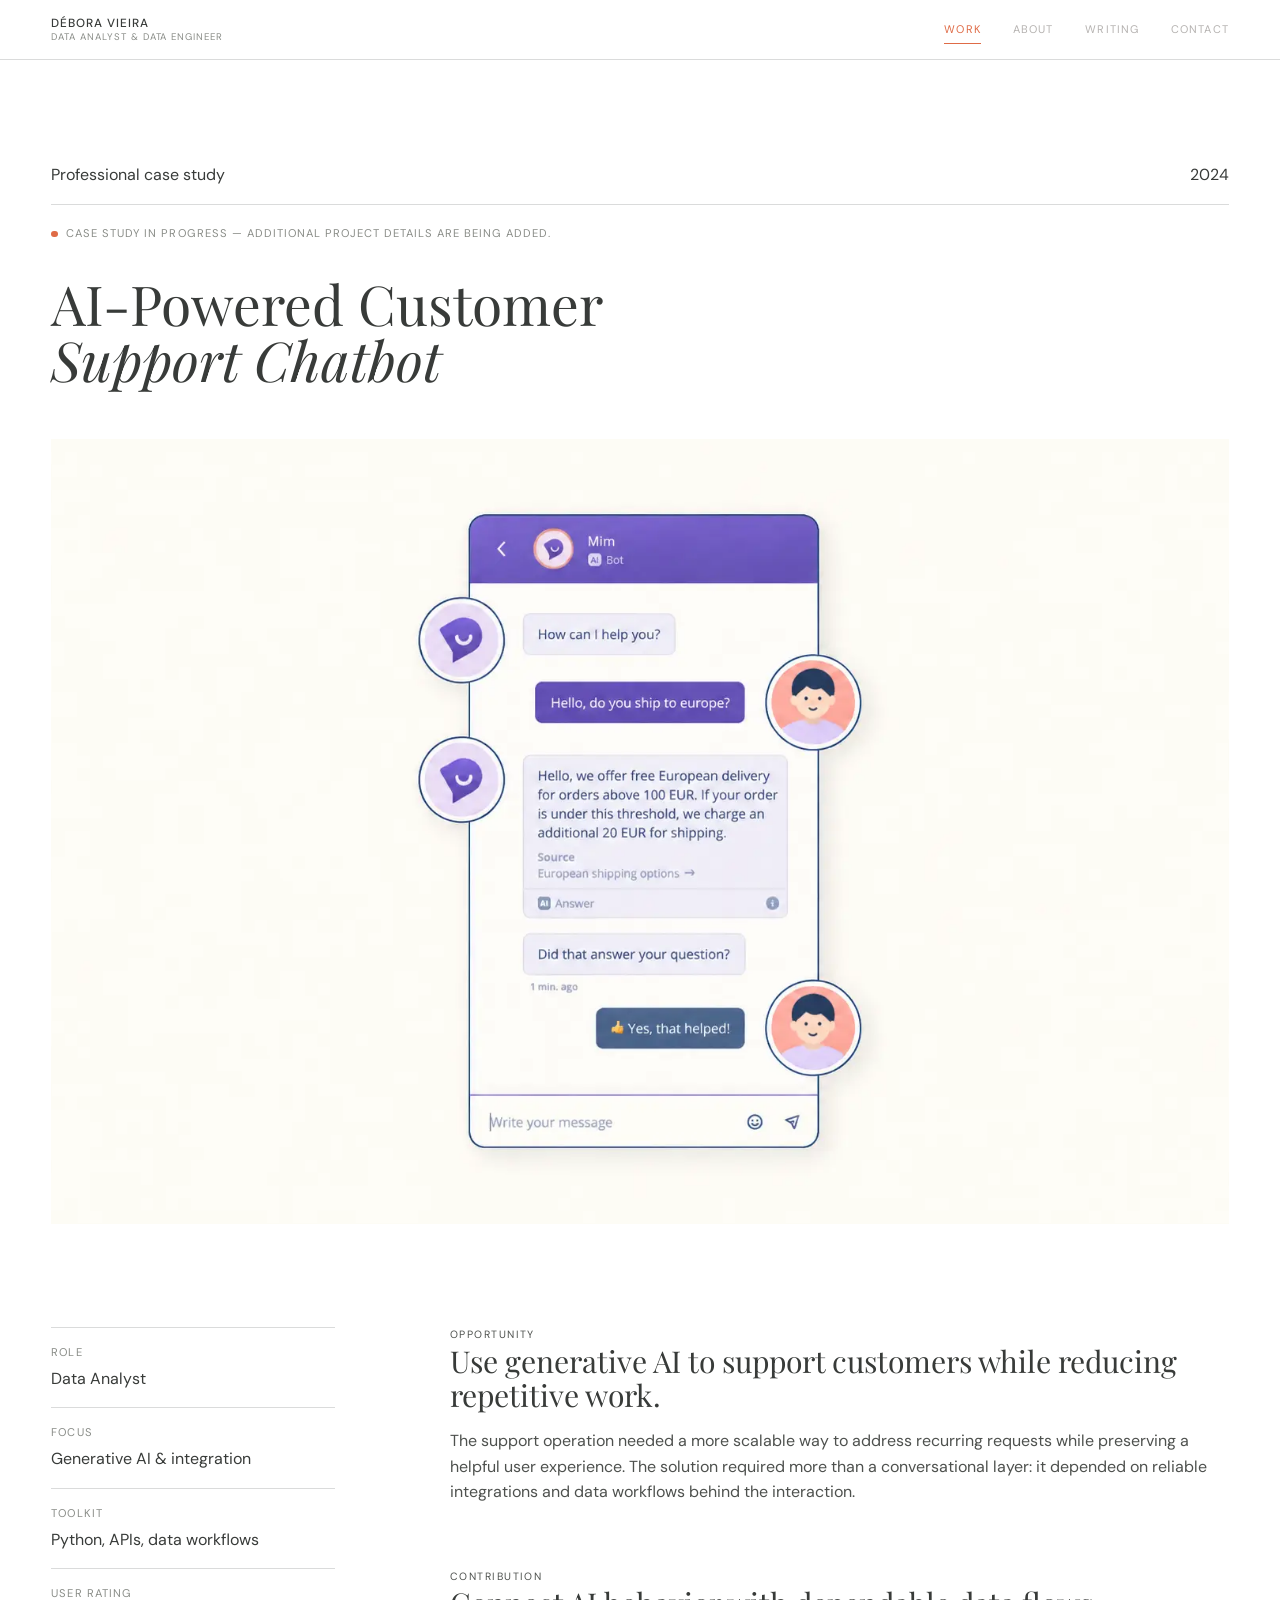
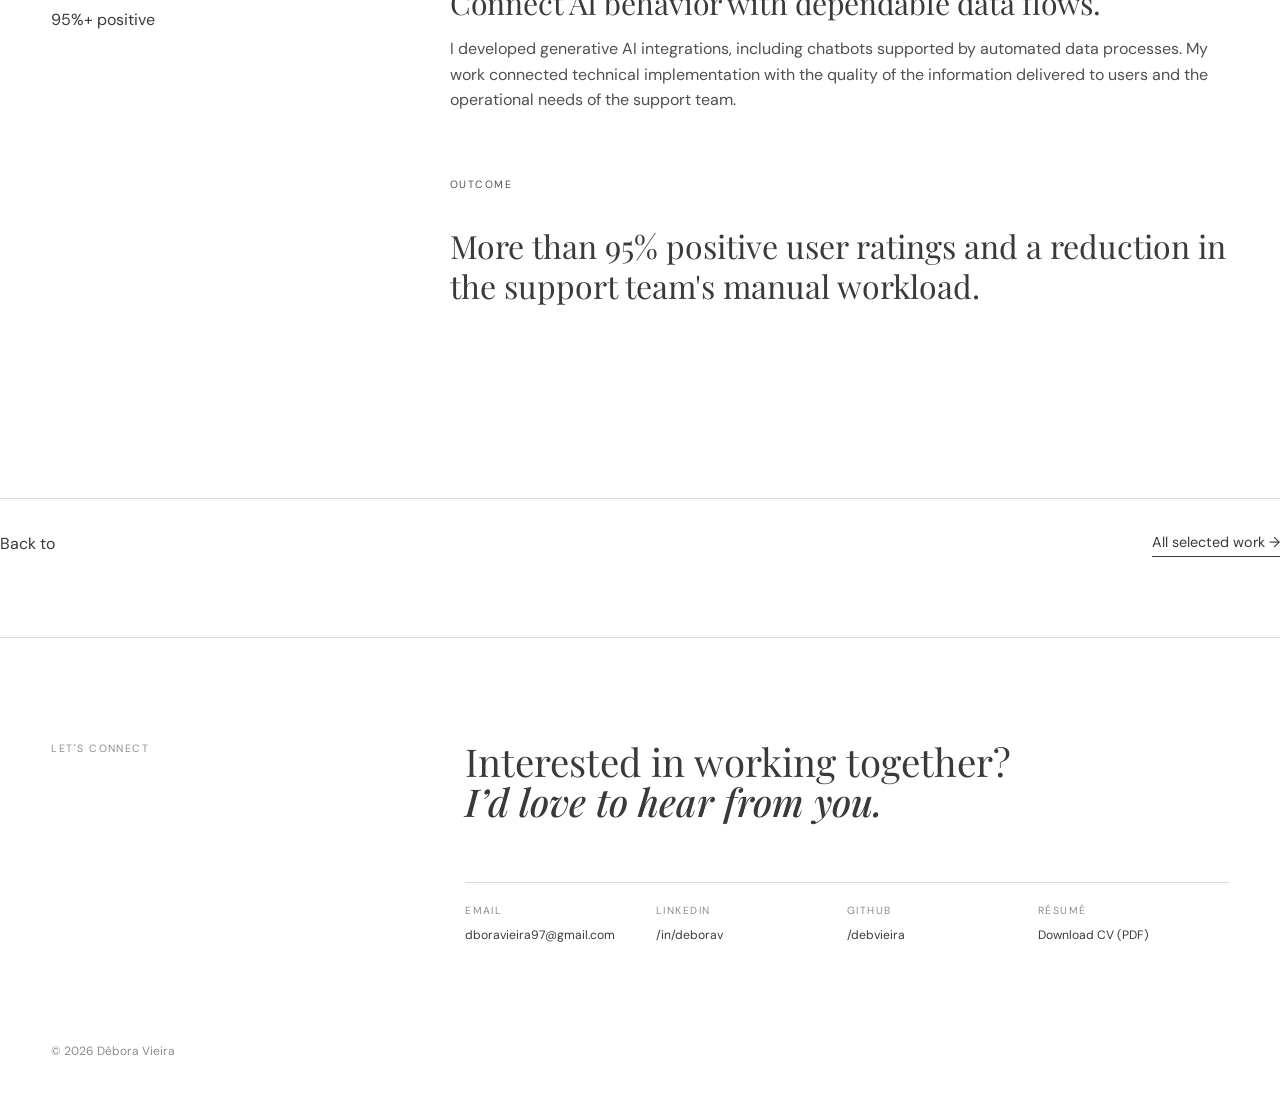
==== projects/ai-chatbot.html @ 0a9e24f0 "Add files via upload" ====
<!doctype html>
<html lang="en">
<head>
<meta charset="utf-8">
<meta name="viewport" content="width=device-width, initial-scale=1">
<title>AI-Powered Customer Support Chatbot — Débora Vieira</title>
<link rel="preconnect" href="https://fonts.googleapis.com">
<link rel="preconnect" href="https://fonts.gstatic.com" crossorigin>
<link href="https://fonts.googleapis.com/css2?family=DM+Sans:wght@400;500;600&family=Playfair+Display:ital,wght@0,400;0,500;1,400;1,500&display=swap" rel="stylesheet">
<link rel="stylesheet" href="../assets/styles.css">
<link rel="stylesheet" href="../assets/refinements.css">
<link rel="stylesheet" href="../assets/type-scale.css">
<script src="../assets/script.js" defer>
</script>
</head>
<body>
<header class="site-header">
<a class="brand" href="../index.html">
<strong>Débora Vieira</strong>
<span>Data Analyst &amp; Data Engineer</span>
</a>
<button class="menu-toggle" aria-expanded="false" aria-controls="site-nav">Menu</button>
<nav id="site-nav">
<a class="active" href="../index.html#work">Work</a>
<a href="../about.html">About</a>
<a href="../index.html#writing">Writing</a>
<a href="../index.html#contact">Contact</a>
</nav>
</header>
<main>
<section class="case-hero wrap reveal">
<div class="case-topline">
<span>Professional case study</span>
<span>2024</span>
</div>
<p class="case-status">Case study in progress — additional project details are being added.</p>
<h1>AI-Powered Customer<br>
<em>Support Chatbot</em>
</h1>
<img class="case-image" src="../assets/images/ai-chatbot-final.webp" alt="AI-powered customer support chatbot conversation interface">
</section>
<div class="case-layout wrap">
<aside class="case-facts">
<dl>
<div>
<dt>Role</dt>
<dd>Data Analyst</dd>
</div>
<div>
<dt>Focus</dt>
<dd>Generative AI & integration</dd>
</div>
<div>
<dt>Toolkit</dt>
<dd>Python, APIs, data workflows</dd>
</div>
<div>
<dt>User rating</dt>
<dd>95%+ positive</dd>
</div>
</dl>
</aside>
<article class="case-content">
<section>
<p class="eyebrow">Opportunity</p>
<h2>Use generative AI to support customers while reducing repetitive work.</h2>
<p>The support operation needed a more scalable way to address recurring requests while preserving a helpful user experience. The solution required more than a conversational layer: it depended on reliable integrations and data workflows behind the interaction.</p>
</section>
<section>
<p class="eyebrow">Contribution</p>
<h2>Connect AI behavior with dependable data flows.</h2>
<p>I developed generative AI integrations, including chatbots supported by automated data processes. My work connected technical implementation with the quality of the information delivered to users and the operational needs of the support team.</p>
</section>
<section>
<p class="eyebrow">Outcome</p>
<p class="result">More than 95% positive user ratings and a reduction in the support team's manual workload.</p>
</section>
</article>
</div>
<div class="next-project wrap">
<span>Back to</span>
<a class="text-link" href="../index.html#work">All selected work →</a>
</div>
</main>
<footer class="site-footer">
<div class="wrap footer-grid">
<p class="eyebrow">Let's connect</p>
<h2>Interested in working together?<br>
<em>I’d love to hear from you.</em>
</h2>
<div class="footer-links">
<a href="mailto:dboravieira97@gmail.com">
<small>Email</small>
<span>dboravieira97@gmail.com</span>
</a>
<a href="https://www.linkedin.com/in/deborav/" target="_blank" rel="noopener">
<small>LinkedIn</small>
<span>/in/deborav</span>
</a>
<a href="https://github.com/debvieira" target="_blank" rel="noopener">
<small>GitHub</small>
<span>/debvieira</span>
</a>
<a href="../Debora_Vieira_Resume.pdf" target="_blank" rel="noopener">
<small>Résumé</small>
<span>Download CV (PDF)</span>
</a>
</div>
<p class="copyright">© <span data-year>
</span> Débora Vieira</p>
</div>
</footer>
</body>
</html>
---- assets/styles.css ----
:root{--paper:#f4f0e8;--ink:#1d211f;--muted:#777972;--accent:#df6b46;--blue:#174f8c;--line:rgba(29,33,31,.18);--pad:clamp(1.25rem,4vw,4.5rem)}*{box-sizing:border-box}html{scroll-behavior:smooth}body{margin:0;background:var(--paper);color:var(--ink);font-family:"DM Sans",sans-serif;font-size:16px;line-height:1.6}a{color:inherit;text-decoration:none}img{display:block;width:100%}.wrap{width:min(1440px,100%);margin:auto;padding-inline:var(--pad)}.site-header{position:sticky;top:0;z-index:20;display:grid;grid-template-columns:1fr auto 1fr;align-items:center;padding:1rem var(--pad);background:rgba(244,240,232,.92);backdrop-filter:blur(12px);border-bottom:1px solid var(--line)}.brand{display:flex;flex-direction:column;width:max-content;line-height:1.2}.brand strong{font-family:"Playfair Display",serif;font-size:1.05rem}.brand span{color:var(--muted);font-size:.72rem;letter-spacing:.08em;text-transform:uppercase}.site-header nav{grid-column:2;display:flex;gap:2rem;font-size:.78rem;text-transform:uppercase;letter-spacing:.1em}.site-header nav a{position:relative}.site-header nav a:after{content:"";position:absolute;left:0;right:100%;bottom:-.35rem;height:1px;background:var(--accent);transition:right .25s}.site-header nav a:hover:after,.site-header nav a.active:after{right:0}.menu-toggle{display:none;background:none;border:0;font:inherit}.hero{padding-top:clamp(5rem,10vw,10rem);padding-bottom:clamp(5rem,10vw,9rem)}.eyebrow{font-size:.72rem;letter-spacing:.14em;text-transform:uppercase;color:var(--muted);margin:0}.hero-grid{display:grid;grid-template-columns:minmax(0,2.2fr) minmax(15rem,.8fr);gap:clamp(3rem,8vw,9rem);align-items:end;margin-top:2rem}.hero h1,.about-intro h1{font-family:"Playfair Display",serif;font-size:clamp(3.1rem,7.2vw,7.7rem);font-weight:500;line-height:.98;letter-spacing:-.045em;margin:0}.hero h1 em,.about-intro h1 em,.site-footer h2 em{font-weight:500}.hero-aside{padding-bottom:.5rem}.hero-aside p{color:#4e514e;margin:0 0 2rem}.text-link{display:inline-block;border-bottom:1px solid currentColor;padding-bottom:.15rem;font-size:.9rem}.text-link:hover{color:var(--accent)}.work{padding-bottom:clamp(6rem,12vw,12rem)}.section-heading{display:flex;justify-content:space-between;align-items:end;padding-bottom:1.5rem;border-bottom:1px solid var(--line)}.note{max-width:37rem;color:var(--muted);font-size:.85rem;margin:0}.project-grid{display:grid;grid-template-columns:1fr 1fr;gap:clamp(3rem,7vw,8rem) clamp(1.5rem,3vw,3rem);padding-top:clamp(2rem,5vw,5rem)}.project-card:nth-child(even){margin-top:clamp(4rem,10vw,10rem)}.image-wrap{overflow:hidden;background:#ddd;aspect-ratio:3/2}.image-wrap img{height:100%;object-fit:cover;transition:transform .7s cubic-bezier(.2,.7,.2,1)}.project-card:hover img{transform:scale(1.035)}.project-meta{display:flex;justify-content:space-between;gap:1rem;margin-top:1rem;color:var(--muted);font-size:.72rem;letter-spacing:.06em;text-transform:uppercase}.project-card h2{font-family:"Playfair Display",serif;font-size:clamp(1.7rem,3vw,3rem);font-weight:500;line-height:1.1;margin:.5rem 0}.writing{display:grid;grid-template-columns:1fr 2fr;gap:3rem;padding-top:clamp(5rem,10vw,9rem);padding-bottom:clamp(5rem,10vw,9rem);border-top:1px solid var(--line)}.writing h2{font-family:"Playfair Display",serif;font-size:clamp(2.4rem,5vw,5rem);font-weight:500;line-height:1;margin:0}.writing>div>p{max-width:40rem;color:var(--muted)}.link-row{display:flex;gap:2rem;margin-top:2rem}.site-footer{background:var(--ink);color:var(--paper);padding:clamp(4rem,8vw,8rem) 0 2rem}.footer-grid{display:grid;grid-template-columns:1fr 3fr;gap:2rem}.site-footer h2{font-family:"Playfair Display",serif;font-size:clamp(2.8rem,6vw,6rem);font-weight:500;line-height:1;margin:0}.footer-links{grid-column:2;display:flex;gap:2rem;margin-top:2rem}.footer-links a{border-bottom:1px solid rgba(244,240,232,.5)}.copyright{grid-column:1/-1;color:#a4a7a3;font-size:.75rem;margin-top:5rem}.page-main{padding-top:clamp(5rem,9vw,9rem);padding-bottom:clamp(6rem,10vw,10rem)}.about-intro{max-width:1200px}.about-intro h1{font-size:clamp(3rem,6.5vw,6.7rem);margin-top:2rem}.about-grid{display:grid;grid-template-columns:1.4fr .8fr;gap:clamp(3rem,9vw,10rem);margin-top:clamp(5rem,9vw,9rem);padding-top:2rem;border-top:1px solid var(--line)}.about-grid .lead{font-family:"Playfair Display",serif;font-size:clamp(1.6rem,2.5vw,2.6rem);line-height:1.2;margin-top:0}.about-grid>div>p:not(.lead){color:var(--muted);max-width:45rem}.skills ul{list-style:none;padding:0;margin:1.25rem 0}.skills li{padding:.65rem 0;border-bottom:1px solid var(--line)}.experience{margin-top:clamp(6rem,10vw,10rem)}.experience>.eyebrow{margin-bottom:1rem}.experience-row{display:grid;grid-template-columns:1fr 2fr 2fr;gap:2rem;padding:1.2rem 0;border-top:1px solid var(--line)}.experience-row span,.experience-row p{color:var(--muted);margin:0}.case-hero{padding-top:clamp(4rem,8vw,8rem)}.case-topline{display:flex;justify-content:space-between;border-bottom:1px solid var(--line);padding-bottom:1rem}.case-hero h1{font-family:"Playfair Display",serif;font-size:clamp(3.2rem,7vw,7rem);font-weight:500;line-height:1;margin:clamp(2rem,4vw,4rem) 0}.case-image{aspect-ratio:3/2;object-fit:cover}.case-layout{display:grid;grid-template-columns:.8fr 2.2fr;gap:clamp(3rem,9vw,10rem);padding-top:clamp(4rem,8vw,8rem);padding-bottom:clamp(6rem,10vw,10rem)}.case-facts{position:sticky;top:7rem;align-self:start}.case-facts dl{margin:0}.case-facts div{border-top:1px solid var(--line);padding:1rem 0}.case-facts dt{font-size:.7rem;text-transform:uppercase;letter-spacing:.1em;color:var(--muted)}.case-facts dd{margin:.25rem 0 0}.case-content h2{font-family:"Playfair Display",serif;font-size:clamp(2rem,3.5vw,3.7rem);font-weight:500;line-height:1.1;margin:0 0 1rem}.case-content section{margin-bottom:4rem}.case-content p{max-width:50rem;color:#4e514e}.case-content .result{font-family:"Playfair Display",serif;font-size:clamp(1.6rem,2.5vw,2.7rem);color:var(--ink);line-height:1.25}.next-project{display:flex;justify-content:space-between;align-items:center;border-top:1px solid var(--line);padding:2rem 0 5rem}.reveal{opacity:0;transform:translateY(18px);transition:opacity .7s ease,transform .7s ease}.reveal.visible{opacity:1;transform:none}@media(max-width:760px){.site-header{grid-template-columns:1fr auto}.menu-toggle{display:block}.site-header nav{display:none;grid-column:1/-1;flex-direction:column;gap:1rem;padding-top:1.25rem}.site-header nav.open{display:flex}.hero-grid,.writing,.footer-grid,.about-grid,.case-layout{grid-template-columns:1fr}.hero h1{font-size:clamp(3rem,14vw,5rem)}.project-grid{grid-template-columns:1fr}.project-card:nth-child(even){margin-top:0}.section-heading{display:block}.note{margin-top:1rem}.footer-links,.copyright{grid-column:1}.experience-row{grid-template-columns:1fr}.case-facts{position:static}.link-row{flex-direction:column;align-items:flex-start;gap:1rem}}
---- assets/refinements.css ----
:root{--paper:#fff;--ink:#383b39;--muted:#8a8d88;--line:rgba(29,33,31,.16)}
.site-header{background:rgba(255,255,255,.94);grid-template-columns:1fr auto;padding-left:max(var(--pad),calc((100vw - 1440px)/2 + var(--pad)));padding-right:max(var(--pad),calc((100vw - 1440px)/2 + var(--pad)))}
.site-header nav{grid-column:2;justify-self:end}
.site-header nav a{color:#b5b2b0;font-weight:400}
.site-header nav a:hover,.site-header nav a.active{color:#df6b46}
.brand{line-height:1.25}
.brand strong{font-family:"DM Sans",sans-serif;font-size:.82rem;font-weight:500;letter-spacing:.08em;text-transform:uppercase}
.brand span{font-size:.68rem;letter-spacing:.1em;font-weight:400}
.hero{padding-top:clamp(5rem,9vw,9rem);padding-bottom:clamp(2rem,4vw,3.5rem)}
.hero-grid{grid-template-columns:minmax(0,1.65fr) minmax(26rem,1fr);gap:clamp(3rem,7vw,8rem);margin-top:0}
.hero h1,.about-intro h1{font-family:"Playfair Display",serif;font-size:clamp(2.55rem,4.15vw,4.45rem);font-weight:400;line-height:1.04;letter-spacing:-.03em}
.career-list{padding-bottom:.25rem}
.career-list>div{display:grid;grid-template-columns:5.7rem 1fr 1.5fr;gap:1rem;padding:.45rem 0;font-size:.78rem}
.career-list>div>span:first-child,.career-list>div>span:last-child{color:var(--muted)}
.career-list>div strong{font-weight:500}
.career-list .text-link{margin-top:1.5rem}
.hero-aside{max-width:29rem;padding-bottom:0;align-self:end}.hero-aside p{color:#60635f;margin:0}
.quality-list{align-self:end;padding-bottom:.15rem}.quality-list>div{display:grid;grid-template-columns:2.75rem 1fr 1.7fr;gap:1rem;align-items:center;padding:.38rem 0;font-size:.74rem}.quality-list>div>span:first-child,.quality-list>div>span:last-child{color:var(--muted)}.quality-list strong{font-weight:600;color:var(--ink)}
.work,.home-about,.writing{position:relative;border-top:0}
.work:before,.home-about:before,.writing:before{content:"";position:absolute;top:0;left:50%;width:100vw;border-top:1px solid var(--line);transform:translateX(-50%)}
.work:before{display:none}
.home-about{padding-top:clamp(4rem,7vw,7rem);padding-bottom:clamp(5rem,9vw,9rem);border-top:0}
.home-about{display:grid;grid-template-columns:1fr 2fr;gap:3rem}
.about-details{display:grid;gap:3.5rem}.about-lower{display:grid;grid-template-columns:1fr 1fr;gap:clamp(2rem,5vw,5rem)}.compact-row{display:grid;grid-template-columns:5.5rem 1.4fr 1fr;gap:.75rem;align-items:center;min-height:4.5rem;padding:0;border-bottom:1px solid var(--line);font-size:.78rem}.compact-row span{color:var(--muted)}.compact-row strong,.compact-block strong{font-weight:500}.compact-block{display:flex;flex-direction:column;justify-content:center;min-height:4.5rem;padding:0;border-bottom:1px solid var(--line);font-size:.78rem}.compact-block span{color:var(--muted)}.stack-list{color:var(--muted);font-size:.82rem;line-height:1.9;margin:.65rem 0 0}
.project-grid{grid-template-columns:repeat(3,minmax(0,1fr));gap:clamp(3rem,6vw,6rem) clamp(1.25rem,2vw,2rem);padding-top:0}
.section-heading{display:grid;grid-template-columns:1fr 1fr;gap:3rem;align-items:start;border-bottom:0;padding-top:4.5rem;padding-bottom:3.5rem}.section-heading .note{justify-self:start;max-width:34rem}
.project-card:nth-child(even){margin-top:0}
.project-card h2{font-family:"Playfair Display",serif;font-size:clamp(.9rem,1vw,1.05rem);line-height:1.2;margin:.7rem 0 0;font-weight:400;color:var(--ink)}
.writing h2{font-family:"Playfair Display",serif;font-size:clamp(2rem,3.25vw,3.25rem);font-weight:400;line-height:1.08;color:var(--ink)}
.site-footer h2,.case-hero h1,.case-content h2,.about-intro h1{font-family:"Playfair Display",serif;font-weight:400;color:var(--ink)}
.site-footer{background:var(--paper);color:var(--ink);border-top:1px solid var(--line);padding-bottom:1.5rem}.footer-grid{grid-template-columns:1fr 2fr}.site-footer h2{font-size:clamp(2.1rem,3.6vw,3.5rem);line-height:1.04}.footer-links{grid-column:2;display:grid;grid-template-columns:repeat(4,1fr);gap:0;margin-top:1.75rem;padding-top:1.25rem;border-top:1px solid var(--line)}.footer-links a{display:flex;flex-direction:column;gap:.4rem;padding:0;border:0;font-size:.82rem}.footer-links small{color:var(--muted);font-size:.65rem;letter-spacing:.14em;text-transform:uppercase}.copyright{color:var(--muted);margin-top:4rem}
.about-intro h1{font-size:clamp(2.7rem,5vw,5.1rem)}
.case-hero h1{font-size:clamp(2.8rem,5.4vw,5.5rem);line-height:1.02;margin:clamp(2rem,4vw,3.5rem) 0}
.case-status{display:flex;align-items:center;gap:.55rem;margin:1.25rem 0 0;color:var(--muted);font-size:.7rem;letter-spacing:.09em;text-transform:uppercase}
.case-status:before{content:"";width:.4rem;height:.4rem;border-radius:50%;background:#df6b46;flex:0 0 auto}
.case-status+h1{margin-top:clamp(1.25rem,2.5vw,2rem)}
.case-content h2{font-size:clamp(1.8rem,2.8vw,3rem);line-height:1.12}
@media(max-width:980px) and (min-width:761px){.project-grid{grid-template-columns:repeat(2,minmax(0,1fr))}}
@media(max-width:760px){.site-header nav{grid-column:1/-1}.hero-grid,.home-about,.about-lower,.section-heading{grid-template-columns:1fr}.hero h1{font-size:clamp(2.35rem,9.5vw,3.5rem)}.project-grid{grid-template-columns:1fr}.quality-list>div{grid-template-columns:2rem 1fr}.quality-list>div>span:last-child{grid-column:2}.career-list>div{grid-template-columns:5rem 1fr}.career-list>div>span:last-child{grid-column:2}.compact-row{grid-template-columns:5rem 1fr}.compact-row span:last-child{grid-column:2}.footer-links{grid-column:1;grid-template-columns:1fr 1fr}.footer-links a:nth-child(2){border-right:0}.footer-links a:nth-child(-n+2){border-bottom:0}}
---- assets/type-scale.css ----
.brand strong{font-size:.74rem}
.brand span{font-size:.6rem}
.site-header nav{font-size:.69rem}
.eyebrow{font-size:.66rem}
.hero h1,.about-intro h1{font-size:clamp(2rem,3.05vw,3.25rem);line-height:1.07;letter-spacing:-.024em}
.hero-aside p{font-size:.86rem;line-height:1.65}
.project-card h2{font-size:clamp(.82rem,.9vw,.95rem);margin-top:.65rem}
.writing h2{font-size:clamp(1.8rem,2.8vw,2.75rem);line-height:1.08}
.writing>div>p{font-size:.86rem;line-height:1.65}
.writing .text-link{font-size:.8rem}
.site-footer h2{font-size:clamp(1.9rem,3vw,2.9rem);line-height:1.06}
.footer-links a{font-size:.76rem}
.about-intro h1{font-size:clamp(2.3rem,4.1vw,4.2rem)}
.case-hero h1{font-size:clamp(2.35rem,4.3vw,4.4rem);line-height:1.03}
.case-content h2{font-size:clamp(1.6rem,2.35vw,2.45rem);line-height:1.14}
@media(max-width:760px){.hero h1{font-size:clamp(1.9rem,7.8vw,2.7rem)}}
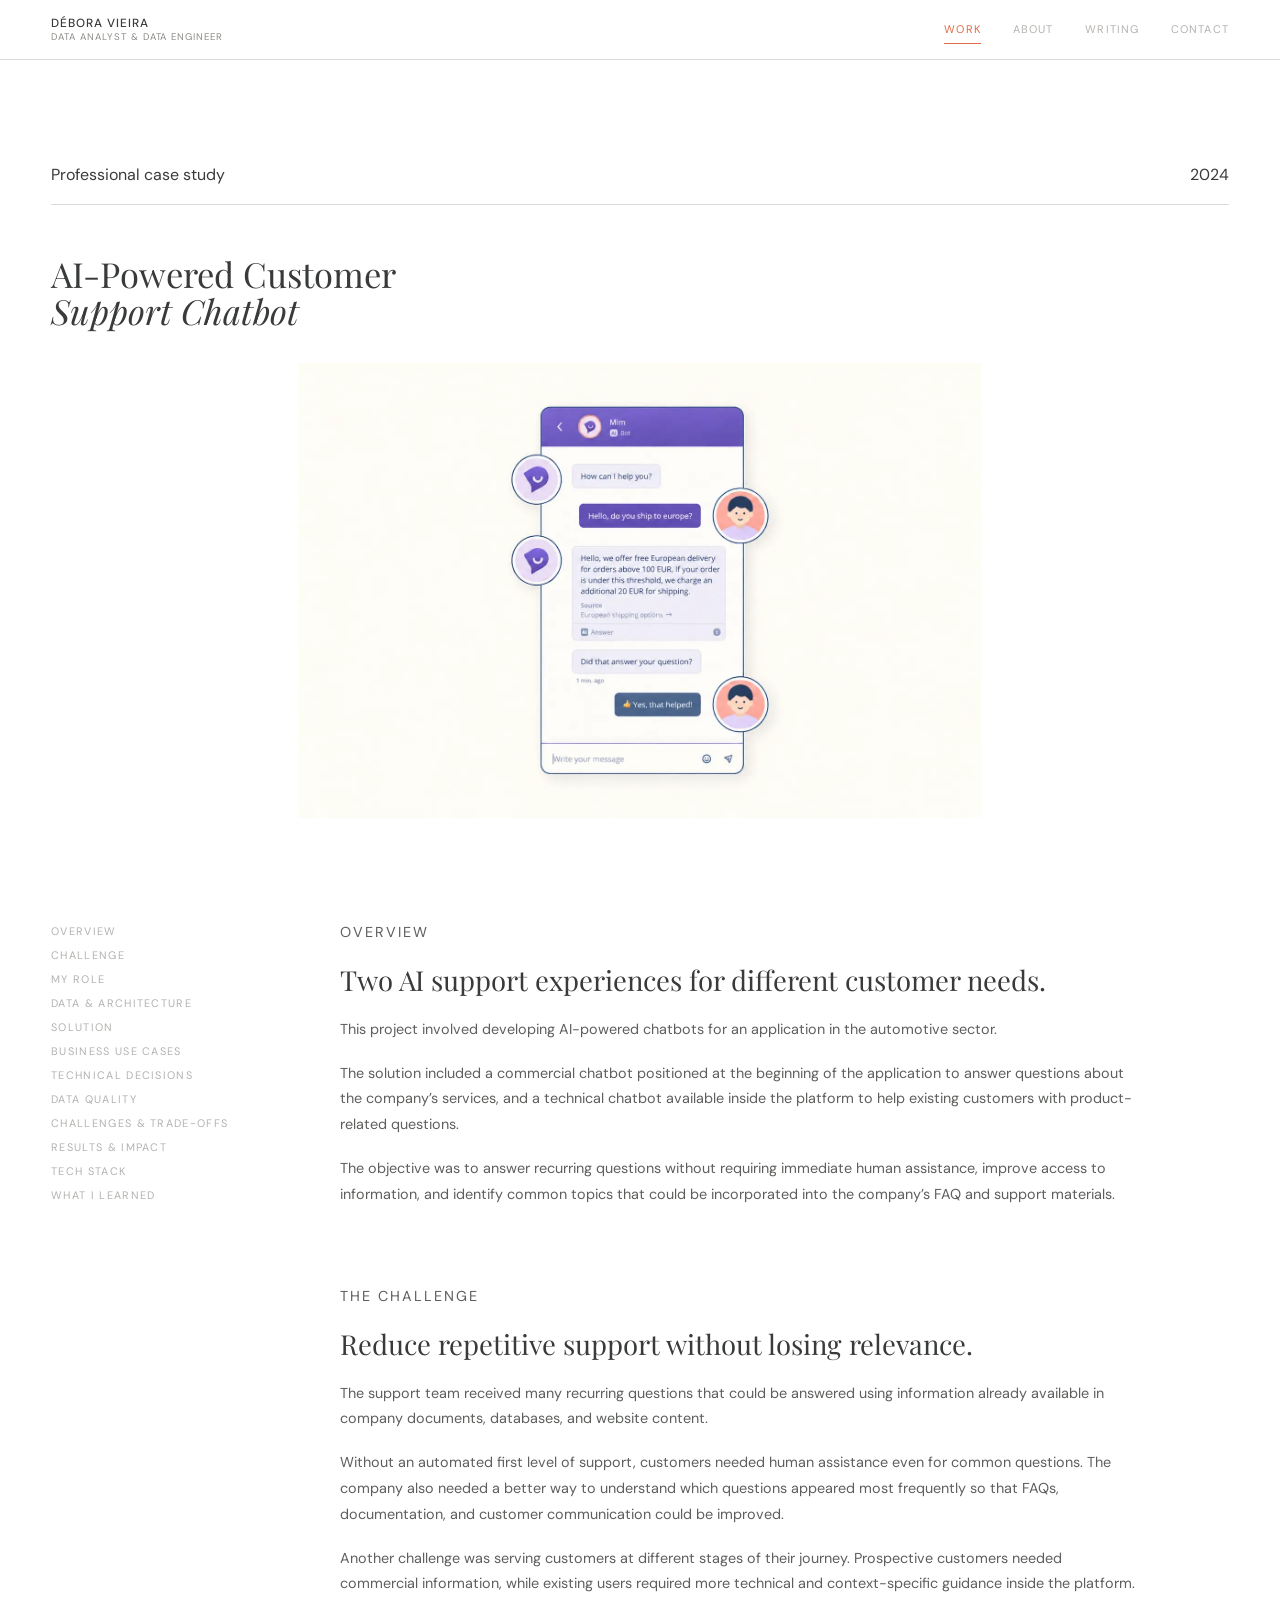
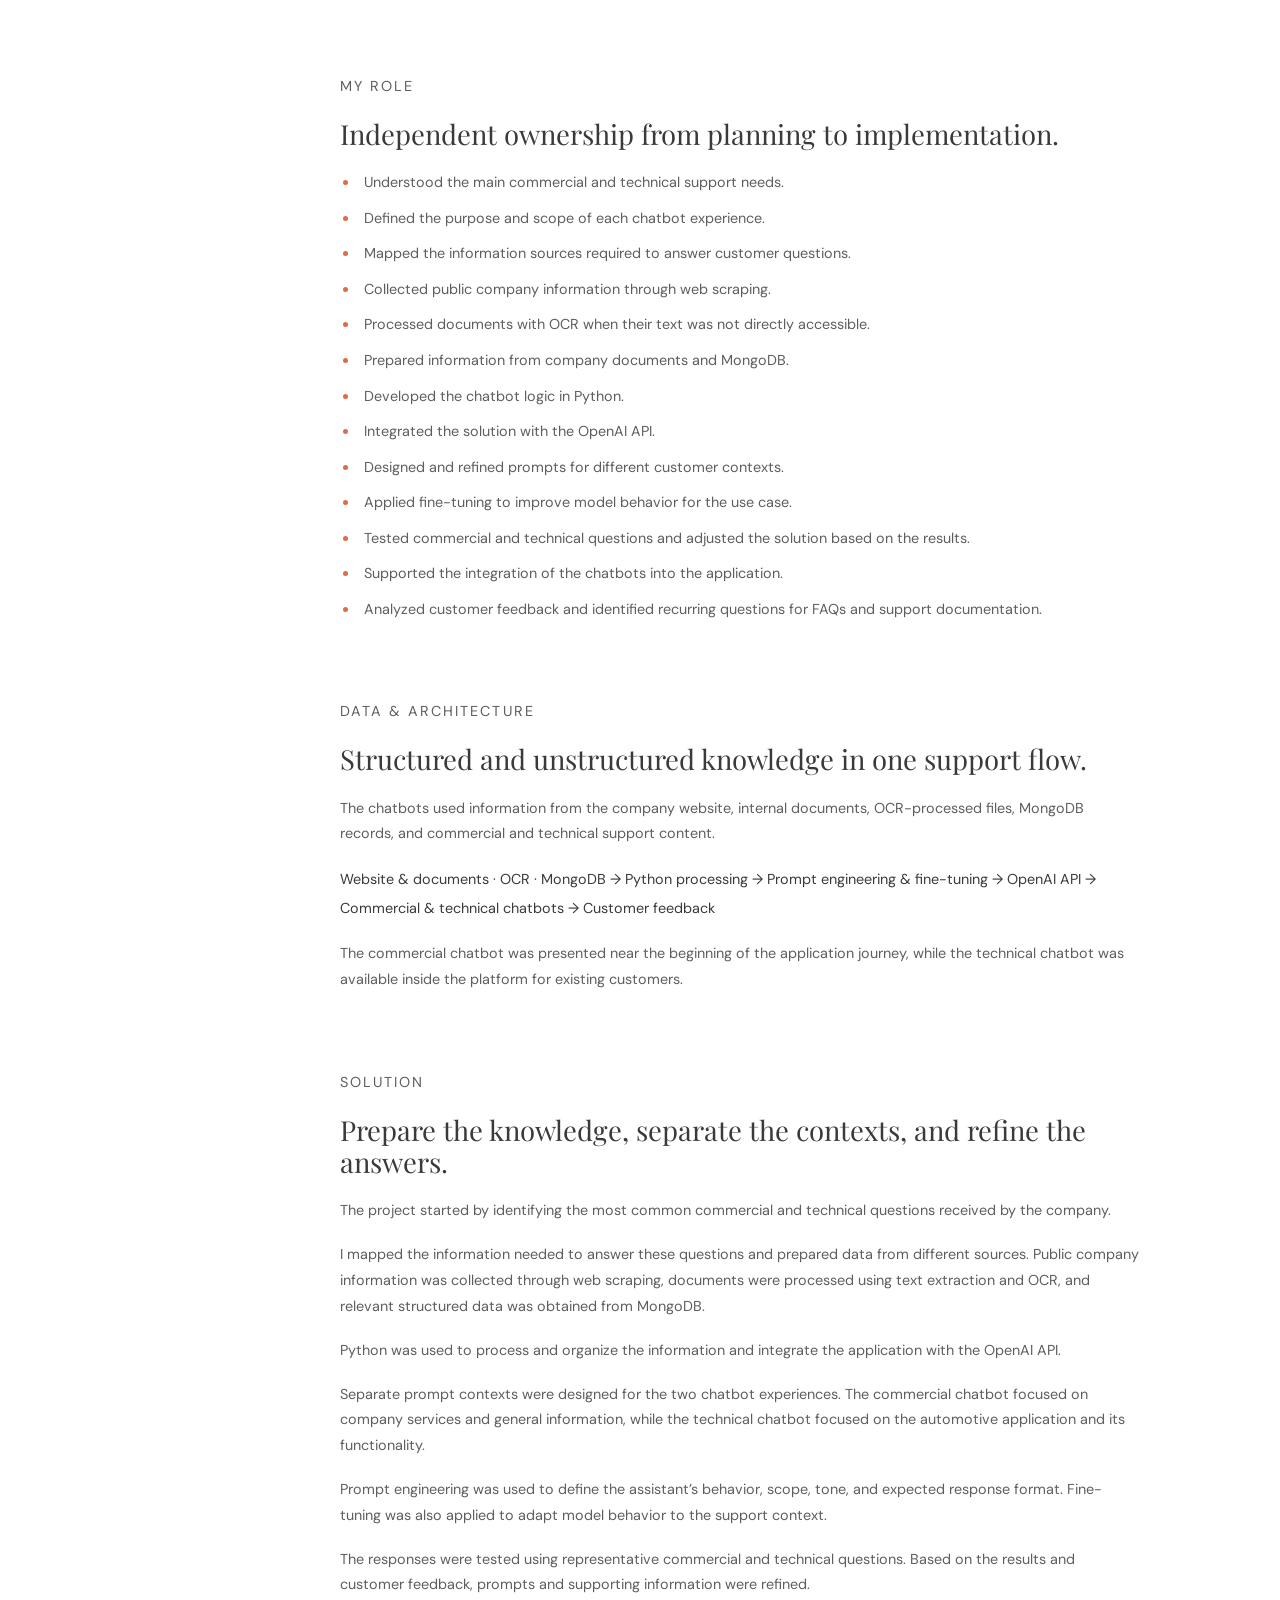
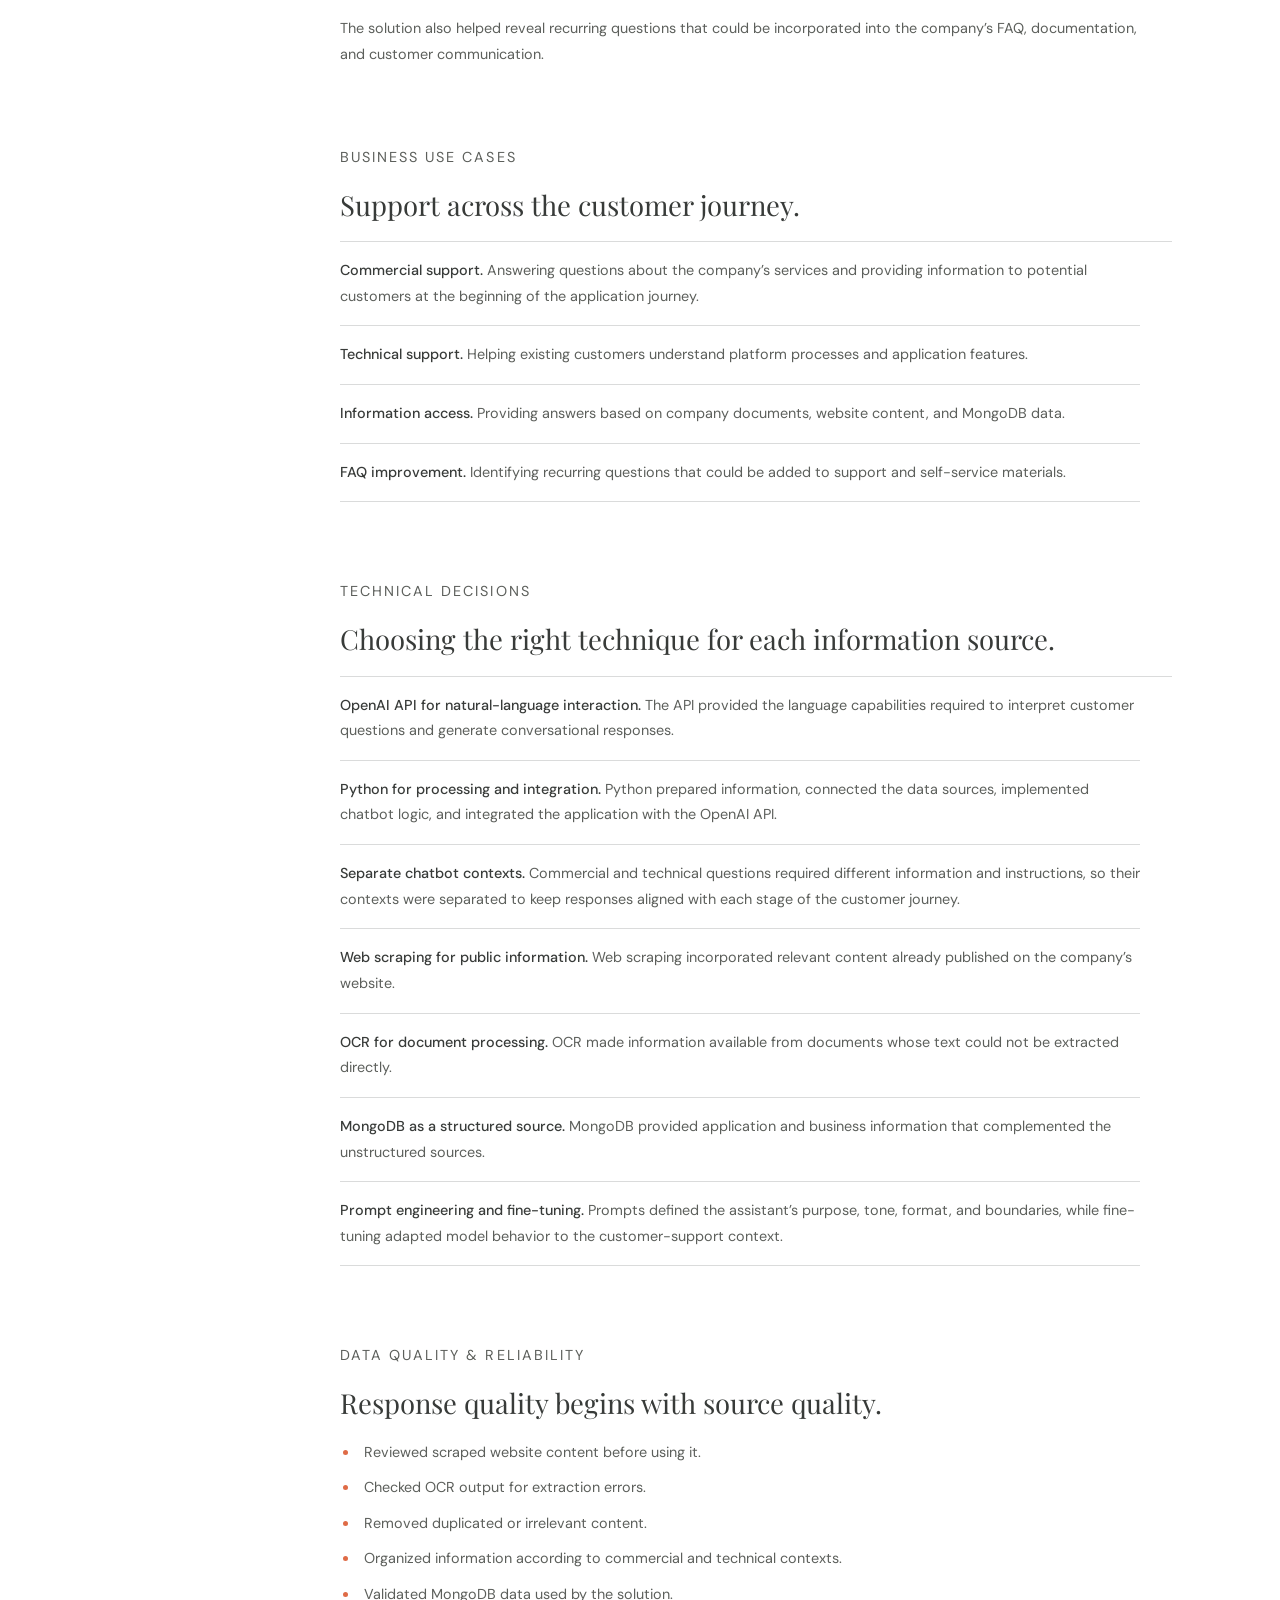
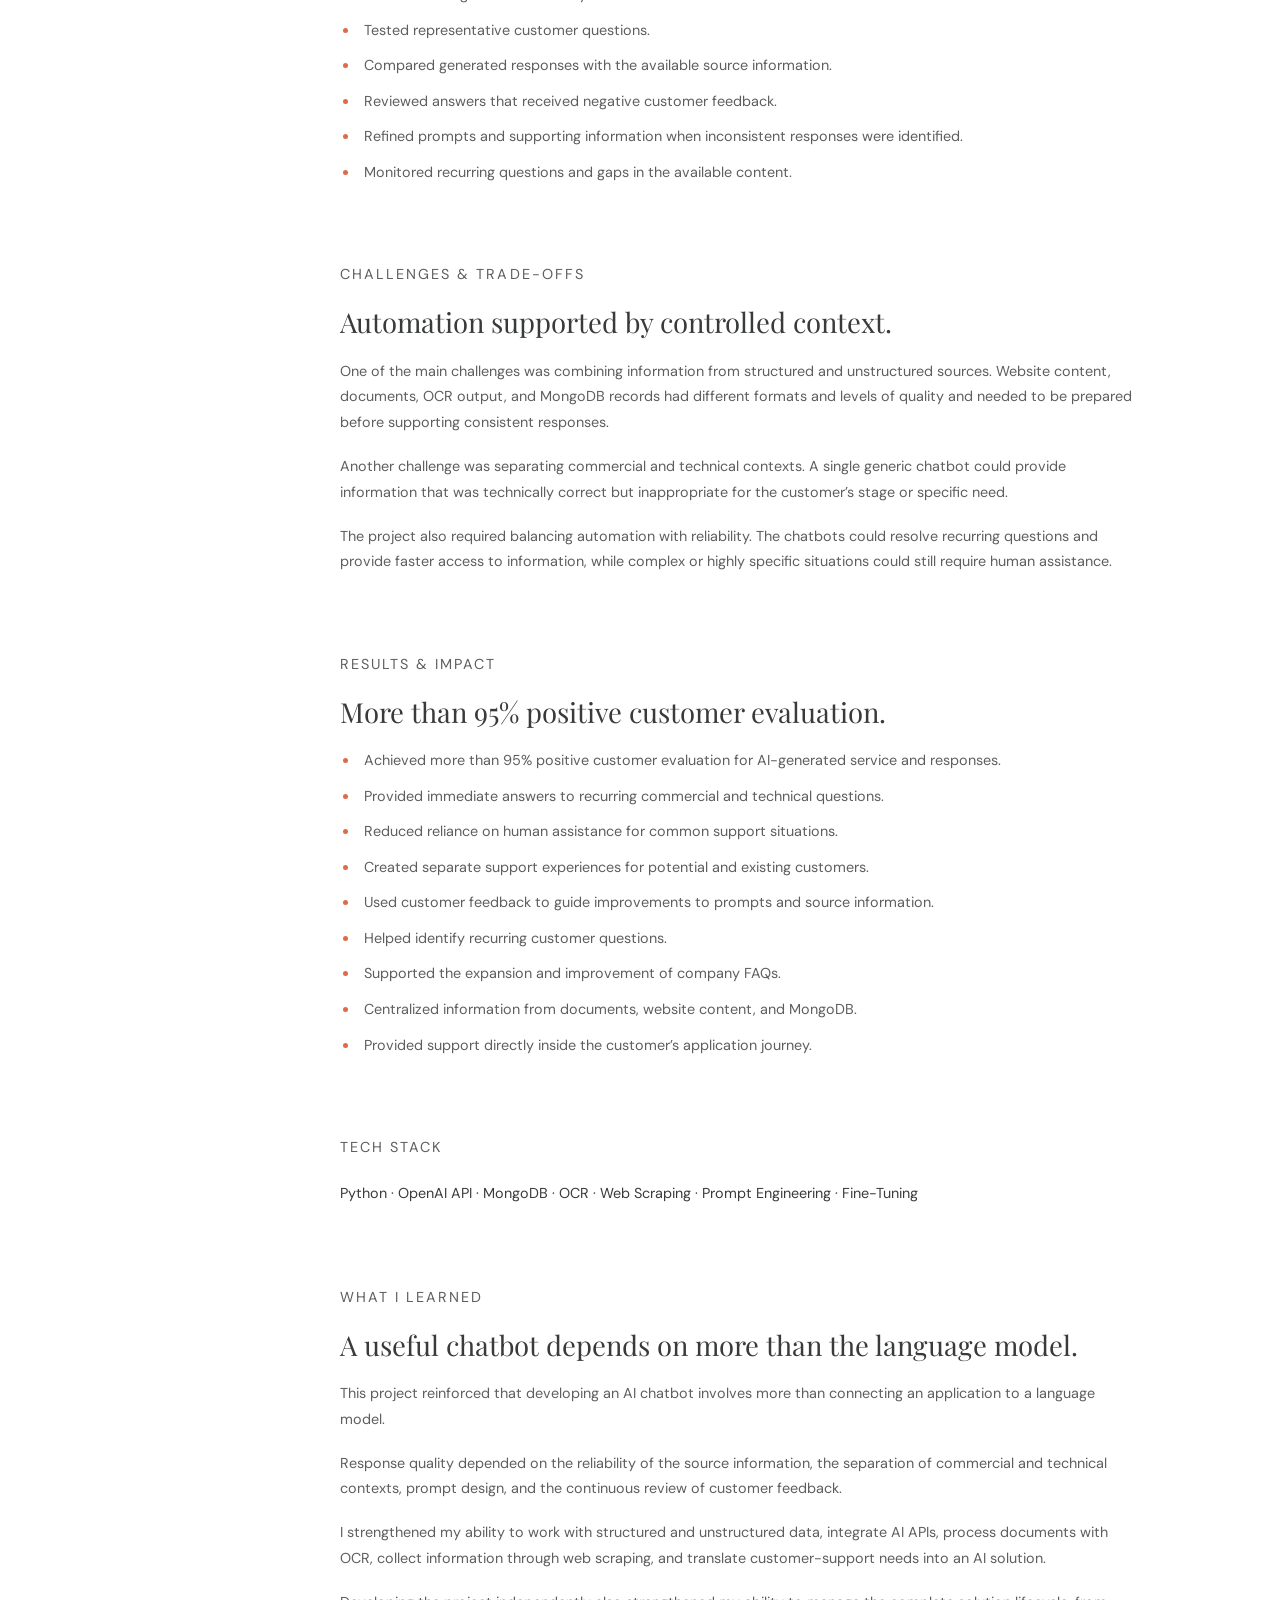
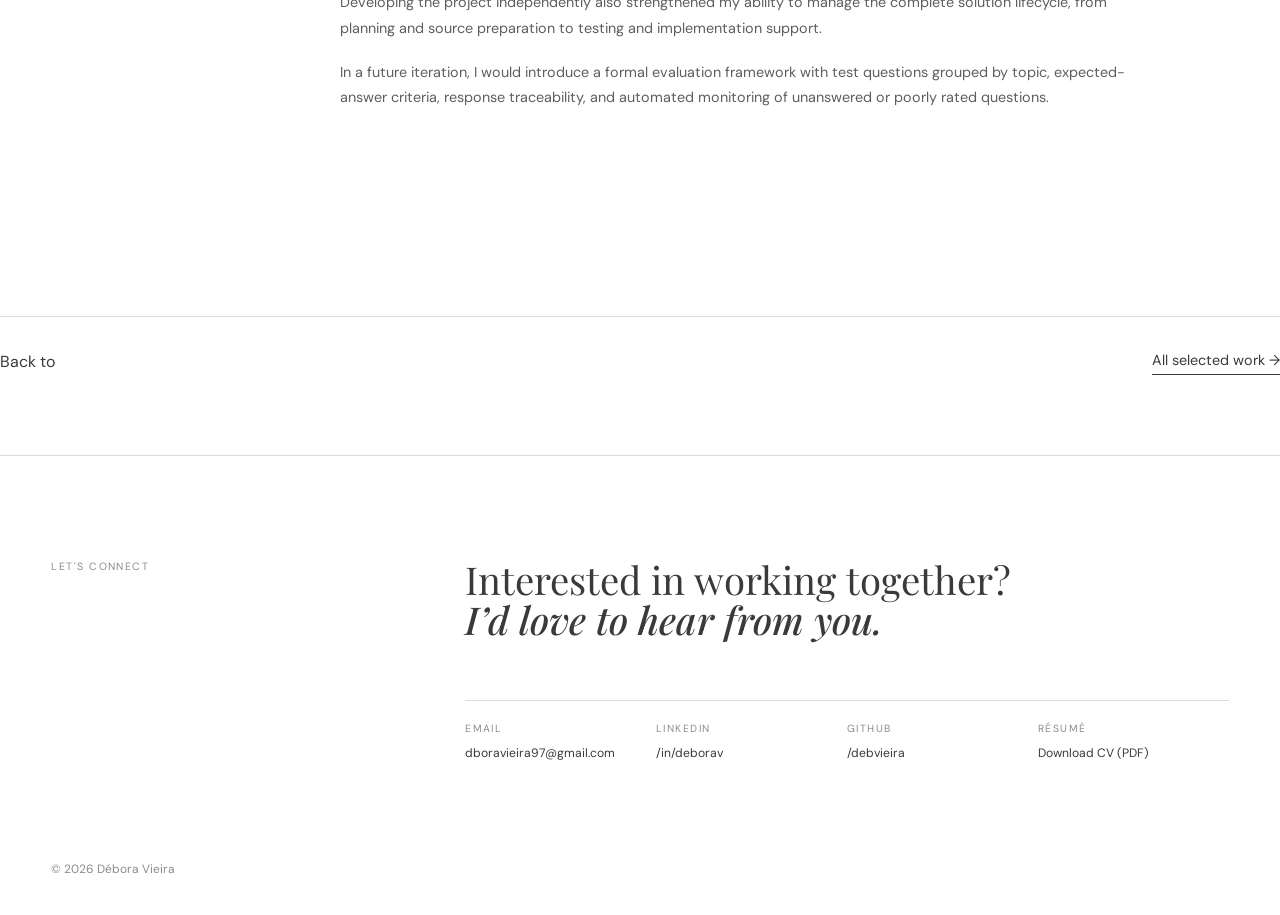
==== commit 26aad8da: "Add files via upload Add AI customer support chatbot case study" ====
--- a/projects/ai-chatbot.html
+++ b/projects/ai-chatbot.html
@@ -28,52 +28,160 @@
 </nav>
 </header>
 <main>
-<section class="case-hero wrap reveal">
+<section class="case-hero cloud-case-hero wrap reveal">
 <div class="case-topline">
 <span>Professional case study</span>
 <span>2024</span>
 </div>
-<p class="case-status">Case study in progress — additional project details are being added.</p>
 <h1>AI-Powered Customer<br>
 <em>Support Chatbot</em>
 </h1>
+<div class="case-image-frame">
 <img class="case-image" src="../assets/images/ai-chatbot-final.webp" alt="AI-powered customer support chatbot conversation interface">
-</section>
-<div class="case-layout wrap">
-<aside class="case-facts">
-<dl>
-<div>
-<dt>Role</dt>
-<dd>Data Analyst</dd>
-</div>
-<div>
-<dt>Focus</dt>
-<dd>Generative AI & integration</dd>
-</div>
-<div>
-<dt>Toolkit</dt>
-<dd>Python, APIs, data workflows</dd>
-</div>
-<div>
-<dt>User rating</dt>
-<dd>95%+ positive</dd>
-</div>
-</dl>
+</div>
+</section>
+<div class="case-layout case-study-layout wrap">
+<aside class="case-facts case-nav" aria-label="Case study sections">
+<nav>
+<a href="#overview">Overview</a>
+<a href="#challenge">Challenge</a>
+<a href="#role">My Role</a>
+<a href="#architecture">Data &amp; Architecture</a>
+<a href="#solution">Solution</a>
+<a href="#use-cases">Business Use Cases</a>
+<a href="#decisions">Technical Decisions</a>
+<a href="#quality">Data Quality</a>
+<a href="#trade-offs">Challenges &amp; Trade-offs</a>
+<a href="#results">Results &amp; Impact</a>
+<a href="#stack">Tech Stack</a>
+<a href="#learning">What I Learned</a>
+</nav>
 </aside>
 <article class="case-content">
-<section>
-<p class="eyebrow">Opportunity</p>
-<h2>Use generative AI to support customers while reducing repetitive work.</h2>
-<p>The support operation needed a more scalable way to address recurring requests while preserving a helpful user experience. The solution required more than a conversational layer: it depended on reliable integrations and data workflows behind the interaction.</p>
-</section>
-<section>
-<p class="eyebrow">Contribution</p>
-<h2>Connect AI behavior with dependable data flows.</h2>
-<p>I developed generative AI integrations, including chatbots supported by automated data processes. My work connected technical implementation with the quality of the information delivered to users and the operational needs of the support team.</p>
-</section>
-<section>
-<p class="eyebrow">Outcome</p>
-<p class="result">More than 95% positive user ratings and a reduction in the support team's manual workload.</p>
+<section id="overview">
+<p class="eyebrow">Overview</p>
+<h2>Two AI support experiences for different customer needs.</h2>
+<p>This project involved developing AI-powered chatbots for an application in the automotive sector.</p>
+<p>The solution included a commercial chatbot positioned at the beginning of the application to answer questions about the company’s services, and a technical chatbot available inside the platform to help existing customers with product-related questions.</p>
+<p>The objective was to answer recurring questions without requiring immediate human assistance, improve access to information, and identify common topics that could be incorporated into the company’s FAQ and support materials.</p>
+</section>
+<section id="challenge">
+<p class="eyebrow">The Challenge</p>
+<h2>Reduce repetitive support without losing relevance.</h2>
+<p>The support team received many recurring questions that could be answered using information already available in company documents, databases, and website content.</p>
+<p>Without an automated first level of support, customers needed human assistance even for common questions. The company also needed a better way to understand which questions appeared most frequently so that FAQs, documentation, and customer communication could be improved.</p>
+<p>Another challenge was serving customers at different stages of their journey. Prospective customers needed commercial information, while existing users required more technical and context-specific guidance inside the platform.</p>
+</section>
+<section id="role">
+<p class="eyebrow">My Role</p>
+<h2>Independent ownership from planning to implementation.</h2>
+<ul>
+<li>Understood the main commercial and technical support needs.</li>
+<li>Defined the purpose and scope of each chatbot experience.</li>
+<li>Mapped the information sources required to answer customer questions.</li>
+<li>Collected public company information through web scraping.</li>
+<li>Processed documents with OCR when their text was not directly accessible.</li>
+<li>Prepared information from company documents and MongoDB.</li>
+<li>Developed the chatbot logic in Python.</li>
+<li>Integrated the solution with the OpenAI API.</li>
+<li>Designed and refined prompts for different customer contexts.</li>
+<li>Applied fine-tuning to improve model behavior for the use case.</li>
+<li>Tested commercial and technical questions and adjusted the solution based on the results.</li>
+<li>Supported the integration of the chatbots into the application.</li>
+<li>Analyzed customer feedback and identified recurring questions for FAQs and support documentation.</li>
+</ul>
+</section>
+<section id="architecture">
+<p class="eyebrow">Data &amp; Architecture</p>
+<h2>Structured and unstructured knowledge in one support flow.</h2>
+<p>The chatbots used information from the company website, internal documents, OCR-processed files, MongoDB records, and commercial and technical support content.</p>
+<p class="stack-line">Website &amp; documents · OCR · MongoDB → Python processing → Prompt engineering &amp; fine-tuning → OpenAI API → Commercial &amp; technical chatbots → Customer feedback</p>
+<p>The commercial chatbot was presented near the beginning of the application journey, while the technical chatbot was available inside the platform for existing customers.</p>
+</section>
+<section id="solution">
+<p class="eyebrow">Solution</p>
+<h2>Prepare the knowledge, separate the contexts, and refine the answers.</h2>
+<p>The project started by identifying the most common commercial and technical questions received by the company.</p>
+<p>I mapped the information needed to answer these questions and prepared data from different sources. Public company information was collected through web scraping, documents were processed using text extraction and OCR, and relevant structured data was obtained from MongoDB.</p>
+<p>Python was used to process and organize the information and integrate the application with the OpenAI API.</p>
+<p>Separate prompt contexts were designed for the two chatbot experiences. The commercial chatbot focused on company services and general information, while the technical chatbot focused on the automotive application and its functionality.</p>
+<p>Prompt engineering was used to define the assistant’s behavior, scope, tone, and expected response format. Fine-tuning was also applied to adapt model behavior to the support context.</p>
+<p>The responses were tested using representative commercial and technical questions. Based on the results and customer feedback, prompts and supporting information were refined.</p>
+<p>The solution also helped reveal recurring questions that could be incorporated into the company’s FAQ, documentation, and customer communication.</p>
+</section>
+<section id="use-cases">
+<p class="eyebrow">Business Use Cases</p>
+<h2>Support across the customer journey.</h2>
+<div class="decision-list">
+<p><strong>Commercial support.</strong> Answering questions about the company’s services and providing information to potential customers at the beginning of the application journey.</p>
+<p><strong>Technical support.</strong> Helping existing customers understand platform processes and application features.</p>
+<p><strong>Information access.</strong> Providing answers based on company documents, website content, and MongoDB data.</p>
+<p><strong>FAQ improvement.</strong> Identifying recurring questions that could be added to support and self-service materials.</p>
+</div>
+</section>
+<section id="decisions">
+<p class="eyebrow">Technical Decisions</p>
+<h2>Choosing the right technique for each information source.</h2>
+<div class="decision-list">
+<p><strong>OpenAI API for natural-language interaction.</strong> The API provided the language capabilities required to interpret customer questions and generate conversational responses.</p>
+<p><strong>Python for processing and integration.</strong> Python prepared information, connected the data sources, implemented chatbot logic, and integrated the application with the OpenAI API.</p>
+<p><strong>Separate chatbot contexts.</strong> Commercial and technical questions required different information and instructions, so their contexts were separated to keep responses aligned with each stage of the customer journey.</p>
+<p><strong>Web scraping for public information.</strong> Web scraping incorporated relevant content already published on the company’s website.</p>
+<p><strong>OCR for document processing.</strong> OCR made information available from documents whose text could not be extracted directly.</p>
+<p><strong>MongoDB as a structured source.</strong> MongoDB provided application and business information that complemented the unstructured sources.</p>
+<p><strong>Prompt engineering and fine-tuning.</strong> Prompts defined the assistant’s purpose, tone, format, and boundaries, while fine-tuning adapted model behavior to the customer-support context.</p>
+</div>
+</section>
+<section id="quality">
+<p class="eyebrow">Data Quality &amp; Reliability</p>
+<h2>Response quality begins with source quality.</h2>
+<ul>
+<li>Reviewed scraped website content before using it.</li>
+<li>Checked OCR output for extraction errors.</li>
+<li>Removed duplicated or irrelevant content.</li>
+<li>Organized information according to commercial and technical contexts.</li>
+<li>Validated MongoDB data used by the solution.</li>
+<li>Tested representative customer questions.</li>
+<li>Compared generated responses with the available source information.</li>
+<li>Reviewed answers that received negative customer feedback.</li>
+<li>Refined prompts and supporting information when inconsistent responses were identified.</li>
+<li>Monitored recurring questions and gaps in the available content.</li>
+</ul>
+</section>
+<section id="trade-offs">
+<p class="eyebrow">Challenges &amp; Trade-offs</p>
+<h2>Automation supported by controlled context.</h2>
+<p>One of the main challenges was combining information from structured and unstructured sources. Website content, documents, OCR output, and MongoDB records had different formats and levels of quality and needed to be prepared before supporting consistent responses.</p>
+<p>Another challenge was separating commercial and technical contexts. A single generic chatbot could provide information that was technically correct but inappropriate for the customer’s stage or specific need.</p>
+<p>The project also required balancing automation with reliability. The chatbots could resolve recurring questions and provide faster access to information, while complex or highly specific situations could still require human assistance.</p>
+</section>
+<section id="results">
+<p class="eyebrow">Results &amp; Impact</p>
+<h2>More than 95% positive customer evaluation.</h2>
+<ul>
+<li>Achieved more than 95% positive customer evaluation for AI-generated service and responses.</li>
+<li>Provided immediate answers to recurring commercial and technical questions.</li>
+<li>Reduced reliance on human assistance for common support situations.</li>
+<li>Created separate support experiences for potential and existing customers.</li>
+<li>Used customer feedback to guide improvements to prompts and source information.</li>
+<li>Helped identify recurring customer questions.</li>
+<li>Supported the expansion and improvement of company FAQs.</li>
+<li>Centralized information from documents, website content, and MongoDB.</li>
+<li>Provided support directly inside the customer’s application journey.</li>
+</ul>
+</section>
+<section id="stack">
+<p class="eyebrow">Tech Stack</p>
+<p class="stack-line">Python · OpenAI API · MongoDB · OCR · Web Scraping · Prompt Engineering · Fine-Tuning</p>
+</section>
+<section id="learning">
+<p class="eyebrow">What I Learned</p>
+<h2>A useful chatbot depends on more than the language model.</h2>
+<p>This project reinforced that developing an AI chatbot involves more than connecting an application to a language model.</p>
+<p>Response quality depended on the reliability of the source information, the separation of commercial and technical contexts, prompt design, and the continuous review of customer feedback.</p>
+<p>I strengthened my ability to work with structured and unstructured data, integrate AI APIs, process documents with OCR, collect information through web scraping, and translate customer-support needs into an AI solution.</p>
+<p>Developing the project independently also strengthened my ability to manage the complete solution lifecycle, from planning and source preparation to testing and implementation support.</p>
+<p>In a future iteration, I would introduce a formal evaluation framework with test questions grouped by topic, expected-answer criteria, response traceability, and automated monitoring of unanswered or poorly rated questions.</p>
 </section>
 </article>
 </div>
--- a/assets/refinements.css
+++ b/assets/refinements.css
@@ -35,5 +35,27 @@
 .case-status:before{content:"";width:.4rem;height:.4rem;border-radius:50%;background:#df6b46;flex:0 0 auto}
 .case-status+h1{margin-top:clamp(1.25rem,2.5vw,2rem)}
 .case-content h2{font-size:clamp(1.8rem,2.8vw,3rem);line-height:1.12}
+.case-hero.cloud-case-hero h1{font-size:clamp(1.9rem,2.7vw,2.8rem);line-height:1.08;margin-bottom:clamp(1.5rem,2.5vw,2.25rem)}
+.case-image-frame{width:min(58%,48rem);margin-inline:auto}
+.case-image-frame .case-image{width:100%;aspect-ratio:3/2;object-fit:cover}
+.case-study-layout{grid-template-columns:minmax(10rem,.55fr) minmax(0,2.45fr);gap:clamp(3rem,7vw,7.5rem);align-items:start}
+.case-nav{position:sticky;top:7rem;align-self:start}
+.case-nav nav{display:flex;flex-direction:column;gap:.58rem;padding-top:.25rem}
+.case-nav a{width:max-content;max-width:100%;color:#b4b2b0;font-size:.68rem;line-height:1.35;letter-spacing:.12em;text-transform:uppercase;transition:color .2s ease}
+.case-nav a:hover,.case-nav a:focus-visible{color:#8068c9}
+.case-study-layout .case-content{max-width:52rem}
+.case-study-layout .case-content section{scroll-margin-top:7rem;margin-bottom:clamp(3.75rem,6vw,5.5rem)}
+.case-study-layout .case-content h2{font-size:clamp(1.55rem,2.15vw,2.2rem);line-height:1.18;margin:.75rem 0 1.25rem}
+.case-study-layout .case-content p,.case-study-layout .case-content li{font-size:.9rem;line-height:1.78;color:#5c5f5b}
+.case-study-layout .case-content p{margin:0 0 1.15rem}
+.case-study-layout .case-content ul{margin:1.25rem 0 0;padding-left:1.15rem}
+.case-study-layout .case-content li{padding-left:.35rem;margin-bottom:.62rem}
+.case-study-layout .case-content li::marker{color:#df6b46}
+.decision-list{border-top:1px solid var(--line)}
+.decision-list p{padding:1rem 0;margin:0!important;border-bottom:1px solid var(--line)}
+.decision-list strong{font-weight:500;color:var(--ink)}
+.architecture-figure{width:min(100%,48rem);margin:2rem 0 2.25rem}
+.architecture-figure img{width:100%;height:auto}
+.stack-line{color:var(--ink)!important;line-height:2!important}
 @media(max-width:980px) and (min-width:761px){.project-grid{grid-template-columns:repeat(2,minmax(0,1fr))}}
-@media(max-width:760px){.site-header nav{grid-column:1/-1}.hero-grid,.home-about,.about-lower,.section-heading{grid-template-columns:1fr}.hero h1{font-size:clamp(2.35rem,9.5vw,3.5rem)}.project-grid{grid-template-columns:1fr}.quality-list>div{grid-template-columns:2rem 1fr}.quality-list>div>span:last-child{grid-column:2}.career-list>div{grid-template-columns:5rem 1fr}.career-list>div>span:last-child{grid-column:2}.compact-row{grid-template-columns:5rem 1fr}.compact-row span:last-child{grid-column:2}.footer-links{grid-column:1;grid-template-columns:1fr 1fr}.footer-links a:nth-child(2){border-right:0}.footer-links a:nth-child(-n+2){border-bottom:0}}
+@media(max-width:760px){.site-header nav{grid-column:1/-1}.hero-grid,.home-about,.about-lower,.section-heading{grid-template-columns:1fr}.hero h1{font-size:clamp(2.35rem,9.5vw,3.5rem)}.project-grid{grid-template-columns:1fr}.quality-list>div{grid-template-columns:2rem 1fr}.quality-list>div>span:last-child{grid-column:2}.career-list>div{grid-template-columns:5rem 1fr}.career-list>div>span:last-child{grid-column:2}.compact-row{grid-template-columns:5rem 1fr}.compact-row span:last-child{grid-column:2}.footer-links{grid-column:1;grid-template-columns:1fr 1fr}.footer-links a:nth-child(2){border-right:0}.footer-links a:nth-child(-n+2){border-bottom:0}.case-image-frame{width:82%}.case-study-layout{grid-template-columns:1fr}.case-nav{position:static}.case-nav nav{display:grid;grid-template-columns:1fr 1fr;padding-bottom:2rem;border-bottom:1px solid var(--line)}.case-study-layout .case-content p,.case-study-layout .case-content li{font-size:.88rem}}
